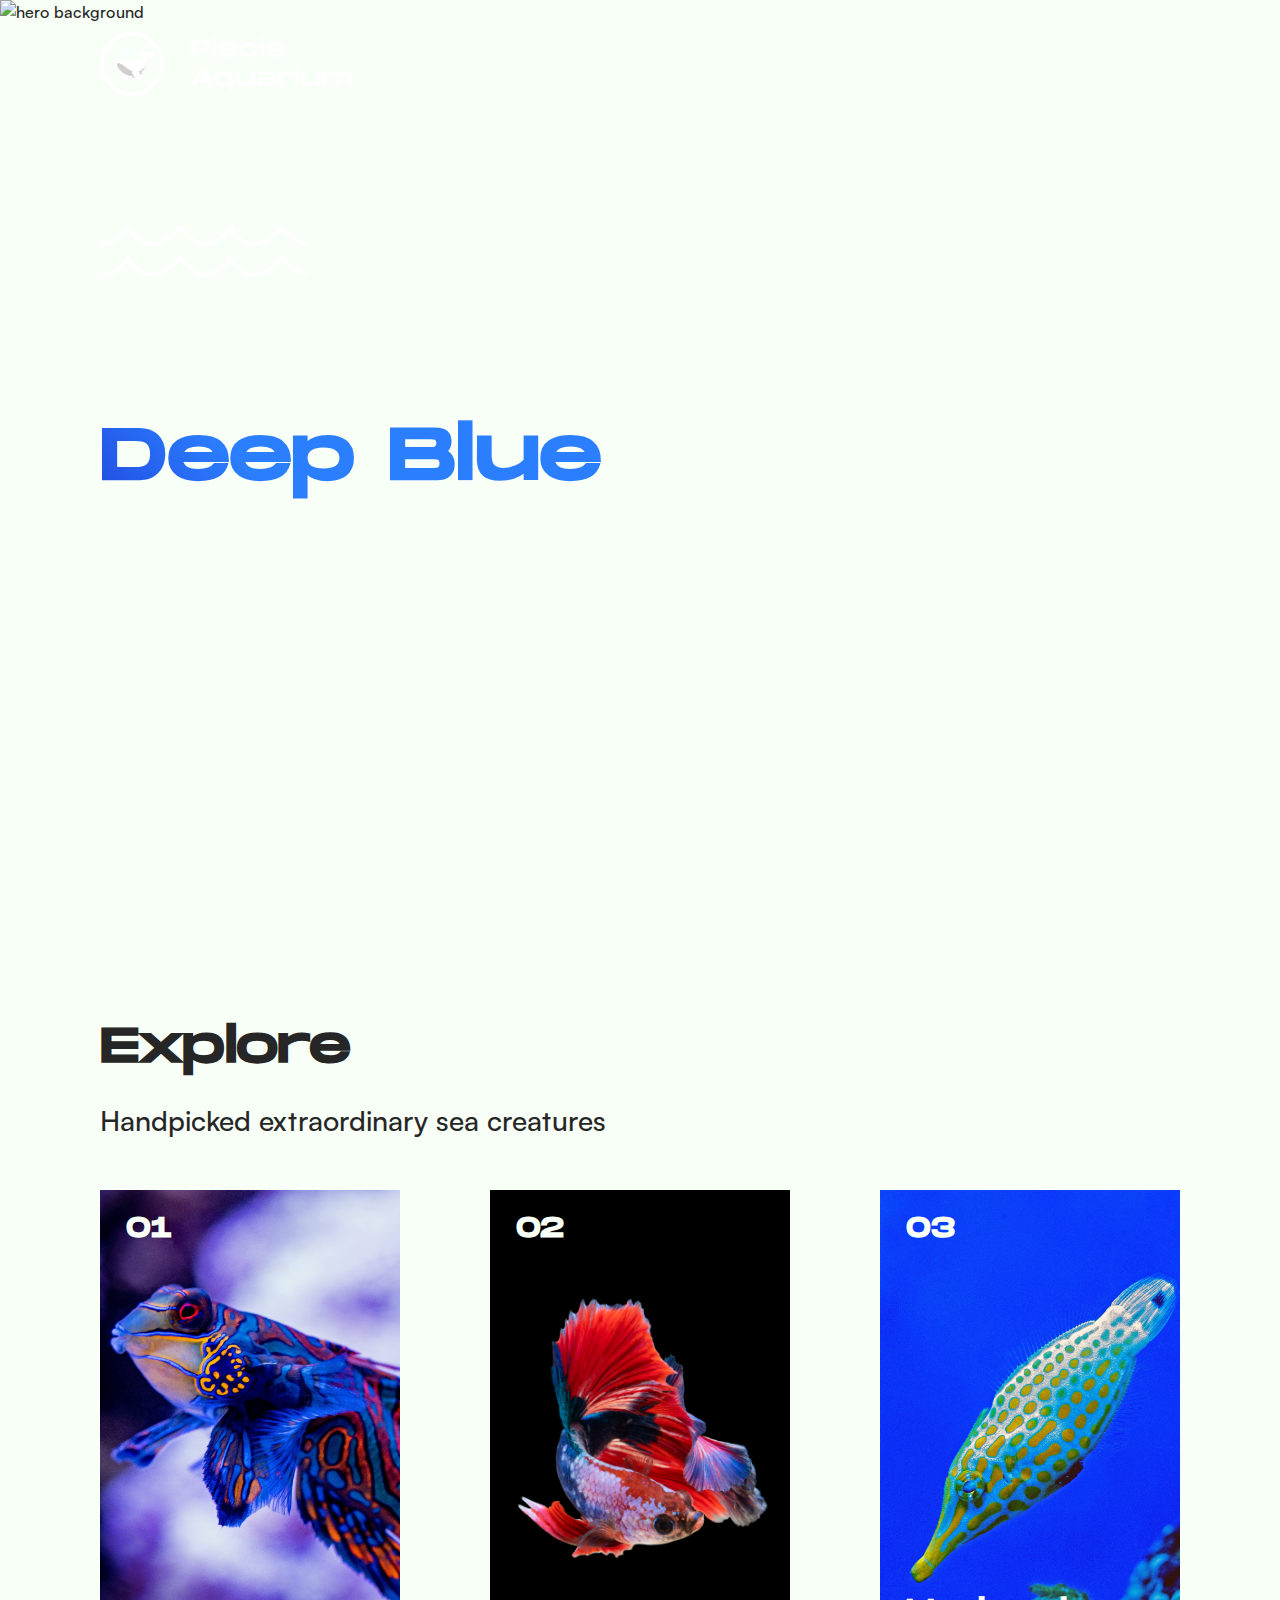
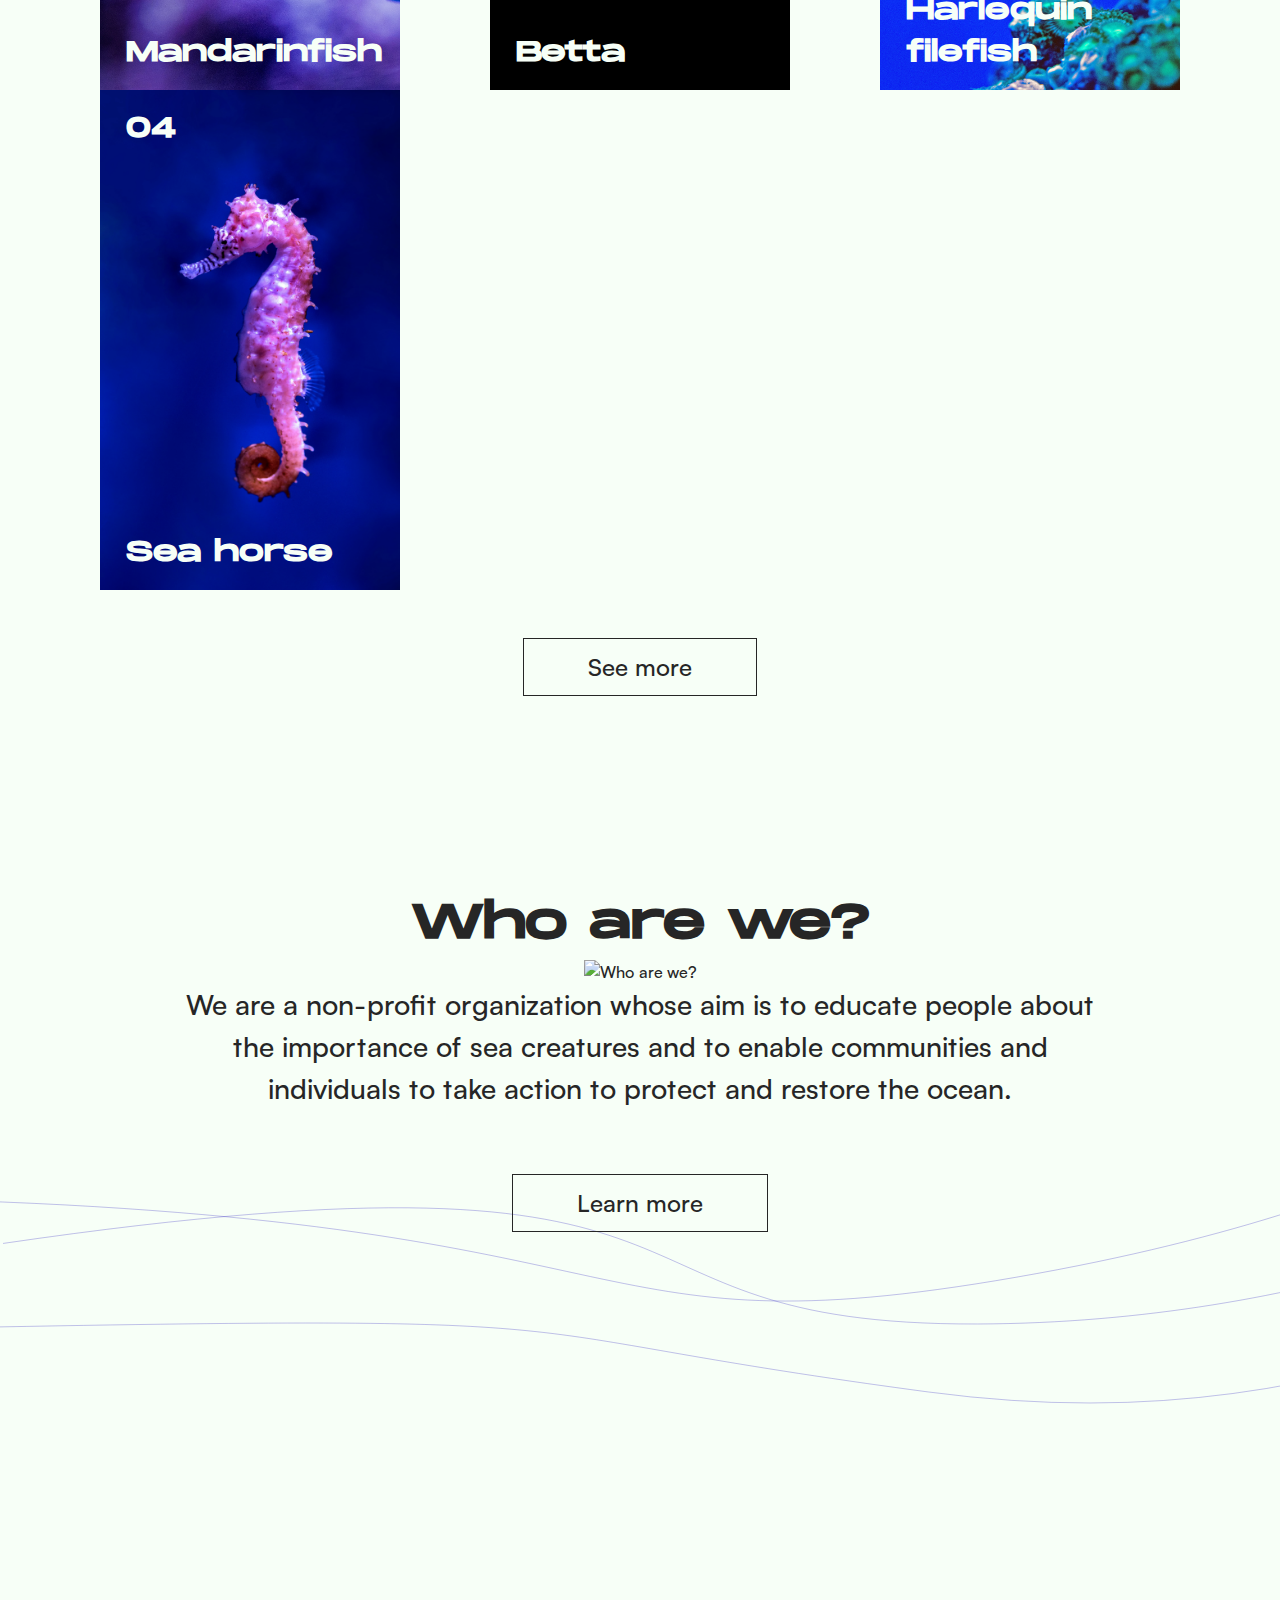
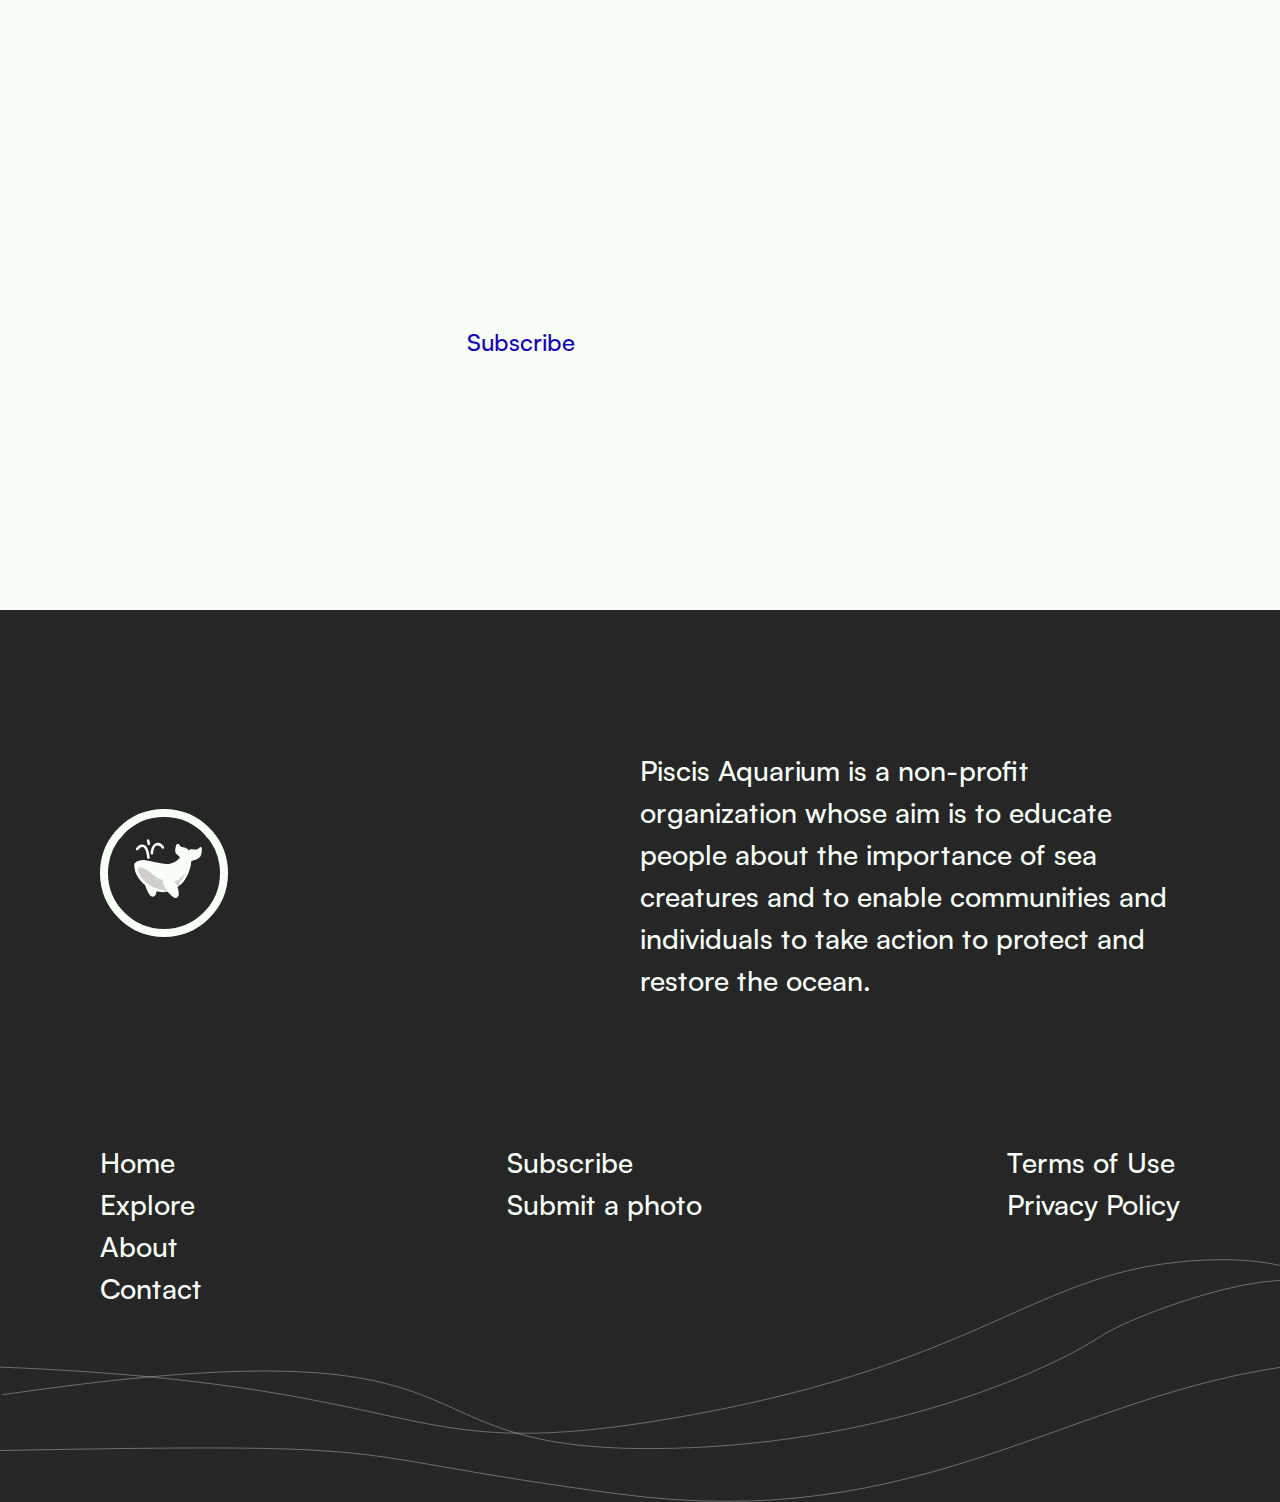
==== index.html @ ccf86ed1 "chore: initial commit 🚀" ====
<!DOCTYPE html>
<html lang="en">
  <head>
    <title>Piscis Aquarium</title>
    <meta charset="UTF-8" />
    <meta http-equiv="X-UA-Compatible" content="IE=edge" />
    <meta name="viewport" content="width=device-width, initial-scale=1.0" />
    <meta name="title" content="Piscis Aquarium" />
    <meta name="description" content="Discover the deep blue" />
    <!-- Meta Tags -->

    <!-- CSS Imports -->
    <link rel="stylesheet" href="./css/variables.css" />
    <link rel="stylesheet" href="./css/typography.css" />
    <link rel="stylesheet" href="./css/main.css" />
    <link rel="stylesheet" href="./css/components/button.css" />
    <link rel="stylesheet" href="./css/components/header.css" />
    <link rel="stylesheet" href="./css/components/footer.css" />
    <link rel="stylesheet" href="./css/home/index.css" />
    <!-- /CSS Imports -->
  </head>
  <body>
    <header>
      <nav class="container">
        <img
          class="nav-logo"
          src="./images/logo/64x64-text.svg"
          alt="Piscis Aquarium Logo"
        />
        <div class="nav-links">
          <a class="font-lead text-white" href="#">Explore</a>
          <a class="font-lead text-white" href="#">About</a>
          <a class="font-lead text-white" href="#">Contact</a>
        </div>
      </nav>
    </header>
    <main>
      <img
        src="./images/hero-background.png"
        alt="hero background"
        class="hero-background"
      />
      <section class="container hero">
        <img src="./images/waves.svg" alt="waves" class="hero-waves" />
        <h1 class="font-headline">
          <span class="text-white">Discover the</span><br />
          <span class="deep-blue">Deep Blue</span>
        </h1>
        <button class="btn btn-white-outline">Explore</button>
      </section>
      <section class="container explore">
        <h2 class="font-title">Explore</h2>
        <p class="font-lead">Handpicked extraordinary sea creatures</p>

        <section class="explore-highlights">
          <a class="explore-highlights-card" href="#">
            <img src="./images/fishies/mandarinfish.jpg" alt="" />
            <h2 class="index font-head">01</h2>
            <h2 class="name font-head">Mandarinfish</h2>
          </a>
          <a class="explore-highlights-card" href="#">
            <img src="./images/fishies/betta.jpg" alt="" />
            <h2 class="index font-head">02</h2>
            <h2 class="name font-head">Betta</h2>
          </a>
          <a class="explore-highlights-card" href="#">
            <img src="./images/fishies/harlequin-filefish.jpg" alt="" />
            <h2 class="index font-head">03</h2>
            <h2 class="name font-head">Harlequin filefish</h2>
          </a>
          <a class="explore-highlights-card" href="#">
            <img src="./images/fishies/sea-horse.jpg" alt="" />
            <h2 class="index font-head">04</h2>
            <h2 class="name font-head">Sea horse</h2>
          </a>
        </section>
        <section class="explore-see-more">
          <button class="btn">See more</button>
        </section>
      </section>
      <section class="container whoarewe">
        <h2 class="font-title">Who are we?</h2>
        <img src="./images/whoarewefish.png" alt="Who are we?" />
        <p class="font-lead">
          We are a non-profit organization whose aim is to educate people about
          the importance of sea creatures and to enable communities and
          individuals to take action to protect and restore the ocean.
        </p>

        <button class="btn">Learn more</button>
      </section>
      <img class="bg-stripe" src="./images/stripes.svg" alt="" />
      <div class="relative">
        <img
          class="mailinglist-background"
          src="./images/mailinglist-background.png"
          alt=""
        />
        <section class="container mailinglist">
          <div class="w-1/2">
            <h2 class="font-title text-white">Join the mailing list</h2>
            <p class="font-lead text-white">
              Subscribe to our newsletter to receive emails about events, news
              about sea creatures, ocean successes and issues, and opportunities
              to support us.
            </p>
            <div class="mailinglist-input">
              <input type="email" placeholder="Your Email Address" />
              <button class="btn btn-white">Subscribe</button>
            </div>
          </div>
        </section>
      </div>
    </main>
    <footer class="relative">
      <section class="footer-brand container">
        <div class="w-1/2">
          <img src="./images/logo/128x128.svg" alt="Piscis Aquarium Logo" />
        </div>
        <div class="w-1/2">
          <p class="font-lead text-white">
            Piscis Aquarium is a non-profit organization whose aim is to educate
            people about the importance of sea creatures and to enable
            communities and individuals to take action to protect and restore
            the ocean.
          </p>
        </div>
      </section>
      <section class="footer-links container">
        <div>
          <a class="font-lead text-white" href=".">Home</a>
          <a class="font-lead text-white" href="#">Explore</a>
          <a class="font-lead text-white" href="#">About</a>
          <a class="font-lead text-white" href="#">Contact</a>
        </div>
        <div>
          <a class="font-lead text-white" href="#">Subscribe</a>
          <a class="font-lead text-white" href="#">Submit a photo</a>
        </div>
        <div>
          <a class="font-lead text-white" href="#">Terms of Use</a>
          <a class="font-lead text-white" href="#">Privacy Policy</a>
        </div>
      </section>
      <img class="stripes" src="./images/stripes-footer.svg" />
    </footer>
  </body>
</html>
---- css/variables.css ----
:root {
  --color-primary: #1504b9;
  --color-dark: #262626;
  --color-white: #F7FFF7;
  --color-secondary: #D0CFCE;

  --typography-headline-font: "MonumentExtended";
  --typography-headline-size: 4.5rem;

  --typography-title-font: "MonumentExtended";
  --typography-title-size: 3rem;

  --typography-head-font: "MonumentExtended";
  --typography-head-size: 1.75rem;

  --typography-lead-font: "Satoshi";
  --typography-lead-size: 1.75rem;

  --typography-button-text: "Satoshi";
  --typography-button-size: 1.5rem;

  --transition-expo-in-out: cubic-bezier(0.19, 1, 0.22, 1);
}
---- css/typography.css ----
@font-face {
  font-family: "Satoshi";
  src: url("../fonts/Satoshi-Medium.woff2") format("woff2"),
    url("../fonts/Satoshi-Medium.woff") format("woff"),
    url("../fonts/Satoshi-Medium.ttf") format("truetype");
  font-weight: 500;
  font-display: swap;
  font-style: normal;
}

@font-face {
  font-family: "MonumentExtended";
  src: url("../fonts/MonumentExtended-Regular.otf") format("opentype");
}

.font-headline {
  font-family: var(--typography-headline-font);
  font-size: var(--typography-headline-size);
}

.font-title {
  font-family: var(--typography-title-font);
  font-size: var(--typography-title-size);
}

.font-head {
  font-family: var(--typography-head-font);
  font-size: var(--typography-head-size);
}

.font-lead {
  font-family: var(--typography-lead-font);
  font-size: var(--typography-lead-size);
}

.font-button {
  font-family: var(--typography-button-font);
  font-size: var(--typography-button-size);
}

.text-primary {
  color: var(--color-primary);
}

.text-dark {
  color: var(--color-dark);
}

.text-white {
  color: var(--color-white);
}
---- css/main.css ----
* {
  margin: 0;
  padding: 0;
  box-sizing: border-box;

  /* border: 1px solid lime; */
}

html {
  -webkit-text-size-adjust: 100%;
  scroll-behavior: smooth;
}

body {
  margin: 0;
  padding: 0;
  overflow-x: hidden;
  min-height: 100vh;
  font-family: var(--typography-lead-font);
  color: var(--color-dark);
  background-color: var(--color-white);
  line-height: 1.5;
  text-align: left;
}

a {
  color: inherit;
  text-decoration: none;
}

button {
  border: 0;
  background: none;
  cursor: pointer;
}

.select-none {
  user-drag: none;
  -webkit-user-drag: none;
  user-select: none;
  -moz-user-select: none;
  -webkit-user-select: none;
  -ms-user-select: none;
}

.container {
  box-sizing: border-box;
  width: 100%;
  margin: 0 auto;
}

@media screen and (min-width: 320px) {
  .container {
    max-width: 320px;
  }
}

@media screen and (min-width: 768px) {
  .container {
    max-width: 768px;
  }
}

@media screen and (min-width: 1024px) {
  .container {
    max-width: 1024px;
  }
}

@media screen and (min-width: 1280px) {
  .container {
    max-width: 1280px;
  }
}

@media screen and (min-width: 1440px) {
  .container {
    max-width: 1440px;
  }
}

@media screen and (min-width: 1920px) {
  .container {
    max-width: 1600px;
  }
}

.w-1\/2 {
  width: 50%;
}

.relative {
  position: relative;
}
---- css/components/button.css ----
.btn {
  padding: 0.75rem 4rem;
  font-family: var(--typography-button-font);
  font-size: var(--typography-button-size);
  color: var(--color-black);
  border-width: 1px;
  border-style: solid;
  border-color: var(--color-black);
  transition: background-color 0.25s ease-out;
}

.btn:hover {
  background-color: var(--color-primary);
  color: var(--color-white);
  border-color: var(--color-primary);
}

.btn-white {
  background-color: var(--color-white);
  border-color: var(--color-white);
  color: var(--color-primary);
}

.btn-white:hover {
  border-color: var(--color-white);
  background-color: var(--color-secondary);
  color: var(--color-primary);
}

.btn-white-outline {
  border-color: var(--color-white);
  color: var(--color-white);
}

.btn-white-outline:hover {
  border-color: var(--color-white);
  background-color: var(--color-white);
  color: var(--color-primary);
}
---- css/components/header.css ----
header {
  position: relative;
  min-width: 100%;
}

nav {
  display: flex;
  justify-content: space-between;
  align-items: center;
  padding: 0 100px;
}

nav .nav-logo {
  padding: 2rem 0;
}

nav .nav-links {
  display: flex;
  justify-content: space-between;
  align-items: center;
}

nav .nav-links > * + * {
  margin-left: 5rem;
}
---- css/components/footer.css ----
footer {
  background-color: var(--color-dark);
  z-index: 1;
}

.footer-brand {
  display: flex;
  justify-content: space-between;
  align-items: center;
  padding: 140px 100px;
}

.footer-links {
  display: flex;
  justify-content: space-between;
  align-items: flex-start;
  padding-left: 100px;
  padding-right: 100px;
  padding-bottom: 12rem;
}

.footer-links > div {
  display: flex;
  flex-direction: column;
}

.footer-links > div > a:hover {
  text-decoration: underline;
}

footer .stripes {
  width: 100vw;
  max-width: 100%;
  max-height: 100%;
  height: auto;
  position: absolute;
  bottom: 0;
  left: 0;
  z-index: -1;
}
---- css/home/index.css ----
.hero {
  margin-top: 6rem;
  margin-bottom: 16rem;
  position: relative;
  padding: 0 100px;
}

@media screen and (min-width: 1920px) {
  .hero {
    margin-top: 10rem;
  }
}

.hero-background {
  width: 100vw;
  max-width: 100%;
  max-height: 100%;
  height: auto;
  position: absolute;
  top: 0;
  left: 0;
  z-index: -1;
}

.hero-waves {
  margin-bottom: 30px;
}

.hero h1 {
  line-height: 6rem;
  z-index: 1;
}

.hero h1 > .deep-blue {
  background: linear-gradient(47.19deg, #1504b9 -43.66%, #2b7fff 30.85%);
  -webkit-background-clip: text;
  -webkit-text-fill-color: transparent;
  background-clip: text;
  text-fill-color: transparent;
}

.hero > button {
  margin-top: 4rem;
}

.explore {
  display: flex;
  flex-direction: column;
  margin-top: 24rem;
  margin-bottom: 12rem;
  padding: 0 100px;
}

@media screen and (min-width: 1920px) {
  .explore {
    margin-top: 36rem;
  }
}

.explore h2 {
  margin-bottom: 1rem;
}

.explore .explore-highlights {
  margin-top: 3rem;
  display: flex;
  flex-wrap: wrap;
  justify-content: space-between;
  align-items: center;
}

.explore-highlights-card {
  overflow: hidden;
  position: relative;
  min-width: 300px;
  max-width: 300px;
  min-height: 500px;
  padding: 18px 26px;
  color: var(--color-white);
  display: flex;
  flex-direction: column;
}

@media screen and (min-width: 1920px) {
  .explore-highlights-card {
    min-width: 340px;
    max-width: 340px;
  }
}

.explore-highlights-card .name {
  /* Place name into the bottom of the card */
  position: absolute;
  bottom: 0;
  left: 0;
  right: 0;
  padding: 0px 26px;
}

.explore-highlights-card > img {
  position: absolute;
  top: 0;
  left: 0;
  max-width: 300px;
  min-height: 500px;
  object-fit: cover;
  z-index: -1;
  transition: transform 0.5s var(--transition-expo-in-out);
}

@media screen and (min-width: 1920px) {
  .explore-highlights-card > img {
    min-width: 340px;
    max-width: 340px;
  }
}

.explore-highlights-card:hover > img {
  transform: scale(1.1);
}

.explore-see-more {
  margin-top: 3rem;
  align-self: center;
}

.whoarewe {
  position: relative;
  display: flex;
  justify-content: center;
  align-items: center;
  flex-direction: column;
  text-align: center;
  padding: 0 100px;
  z-index: 2;
}

.whoarewe img {
  max-width: 720px;
}

.whoarewe p {
  max-width: 920px;
}

.whoarewe button {
  margin-top: 4rem;
  max-width: 920px;
}

.bg-stripe {
  position: relative;
  overflow: hidden;
  z-index: 1;
  margin-top: -12rem;
}

.mailinglist {
  position: relative;
  padding: 140px 100px;
  /* background: url("../../images/mailinglist-background.png") no-repeat center
    bottom;
  background-size: cover; */
}

.mailinglist-background {
  width: 100vw;
  max-width: 100%;
  max-height: 100%;
  height: auto;
  position: absolute;
  top: 0;
  left: 0;
  z-index: -1;
}

.mailinglist h2 {
  margin-bottom: 1rem;
}

.mailinglist p {
  margin-bottom: 2rem;
}

.mailinglist-input {
  display: flex;
  margin-bottom: 6rem;
}

.mailinglist-input input[type="email"] {
  width: 100%;
  max-width: 100%;
  padding: 0.75rem 2rem;
  border-width: 1px;
  border-style: solid;
  background: none;
  border-color: var(--color-white);
  color: var(--color-white);
  font-family: var(--typography-lead-font);
  font-size: var(--typography-lead-size);
}

.mailinglist-input input[type="email"]::placeholder {
  color: var(--color-white);
  opacity: 0.5;
}

.mailinglist-input input[type="email"]:focus {
  outline: none;
}
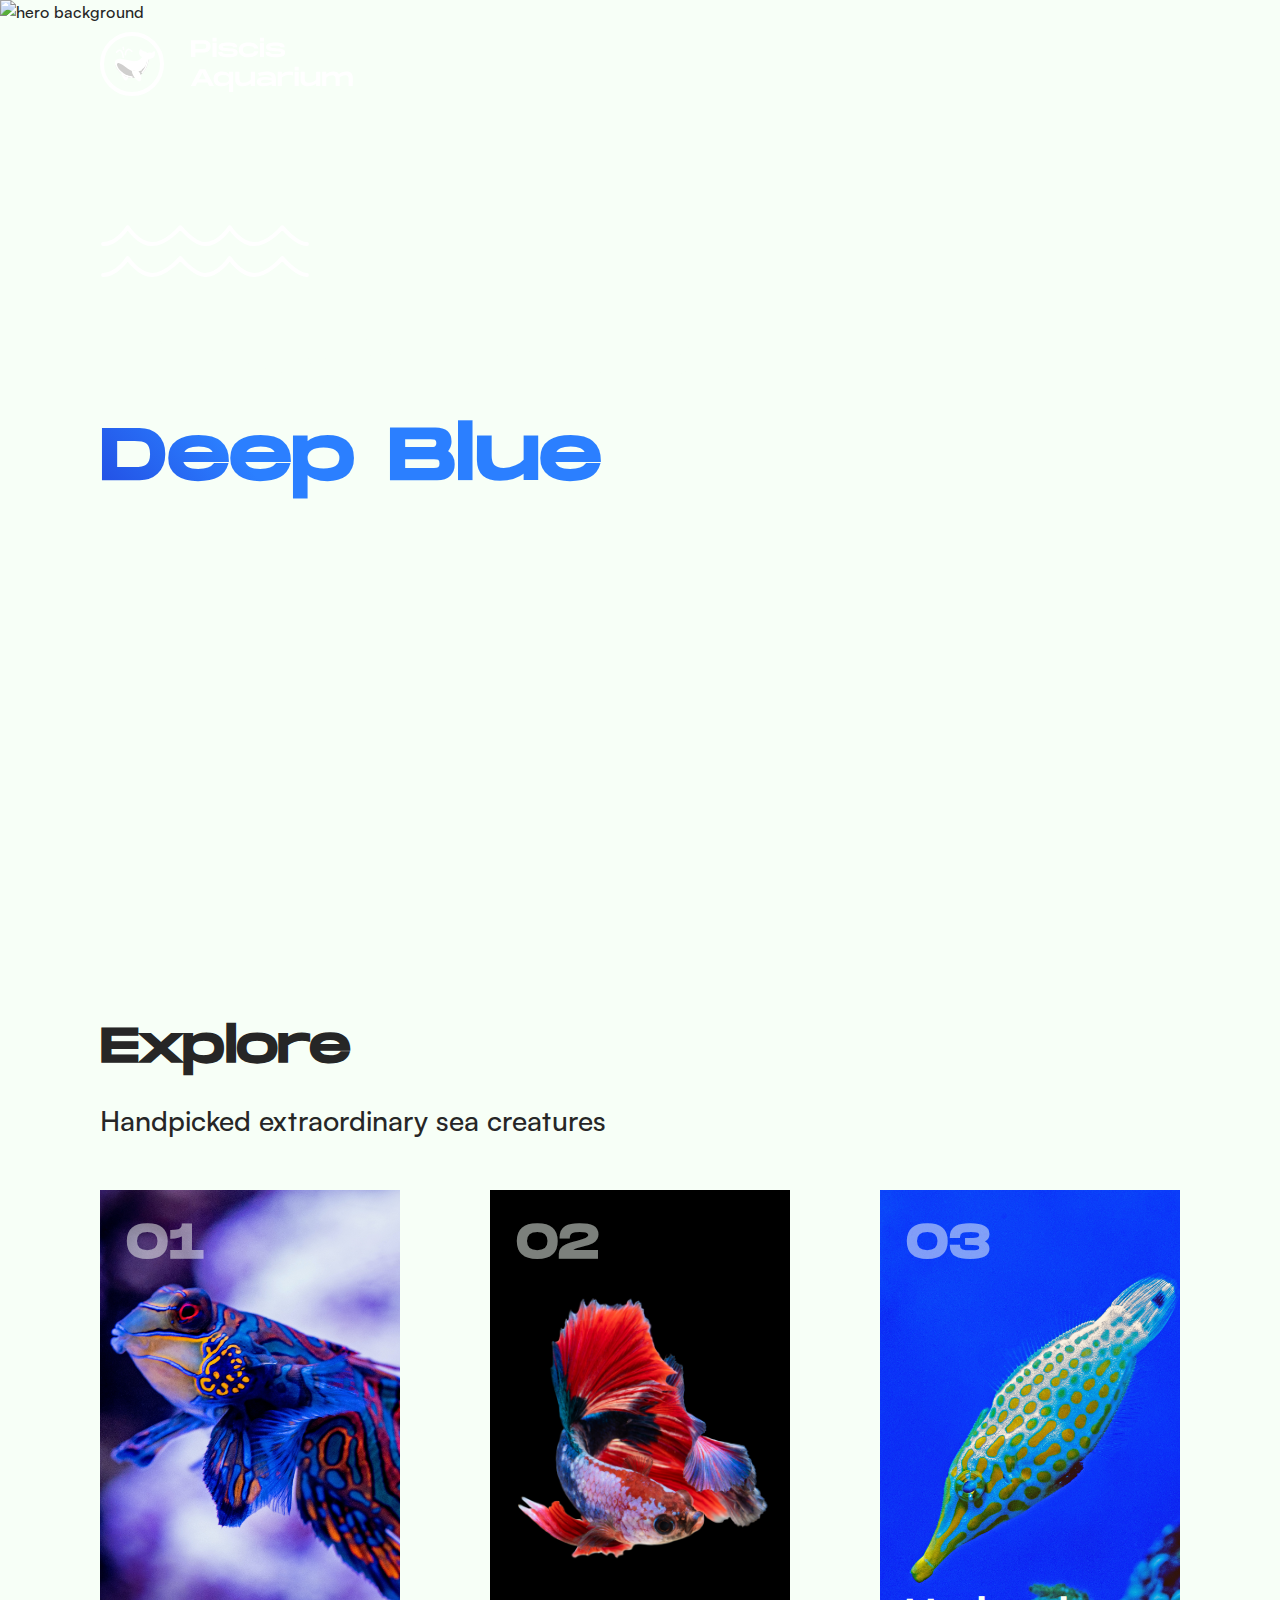
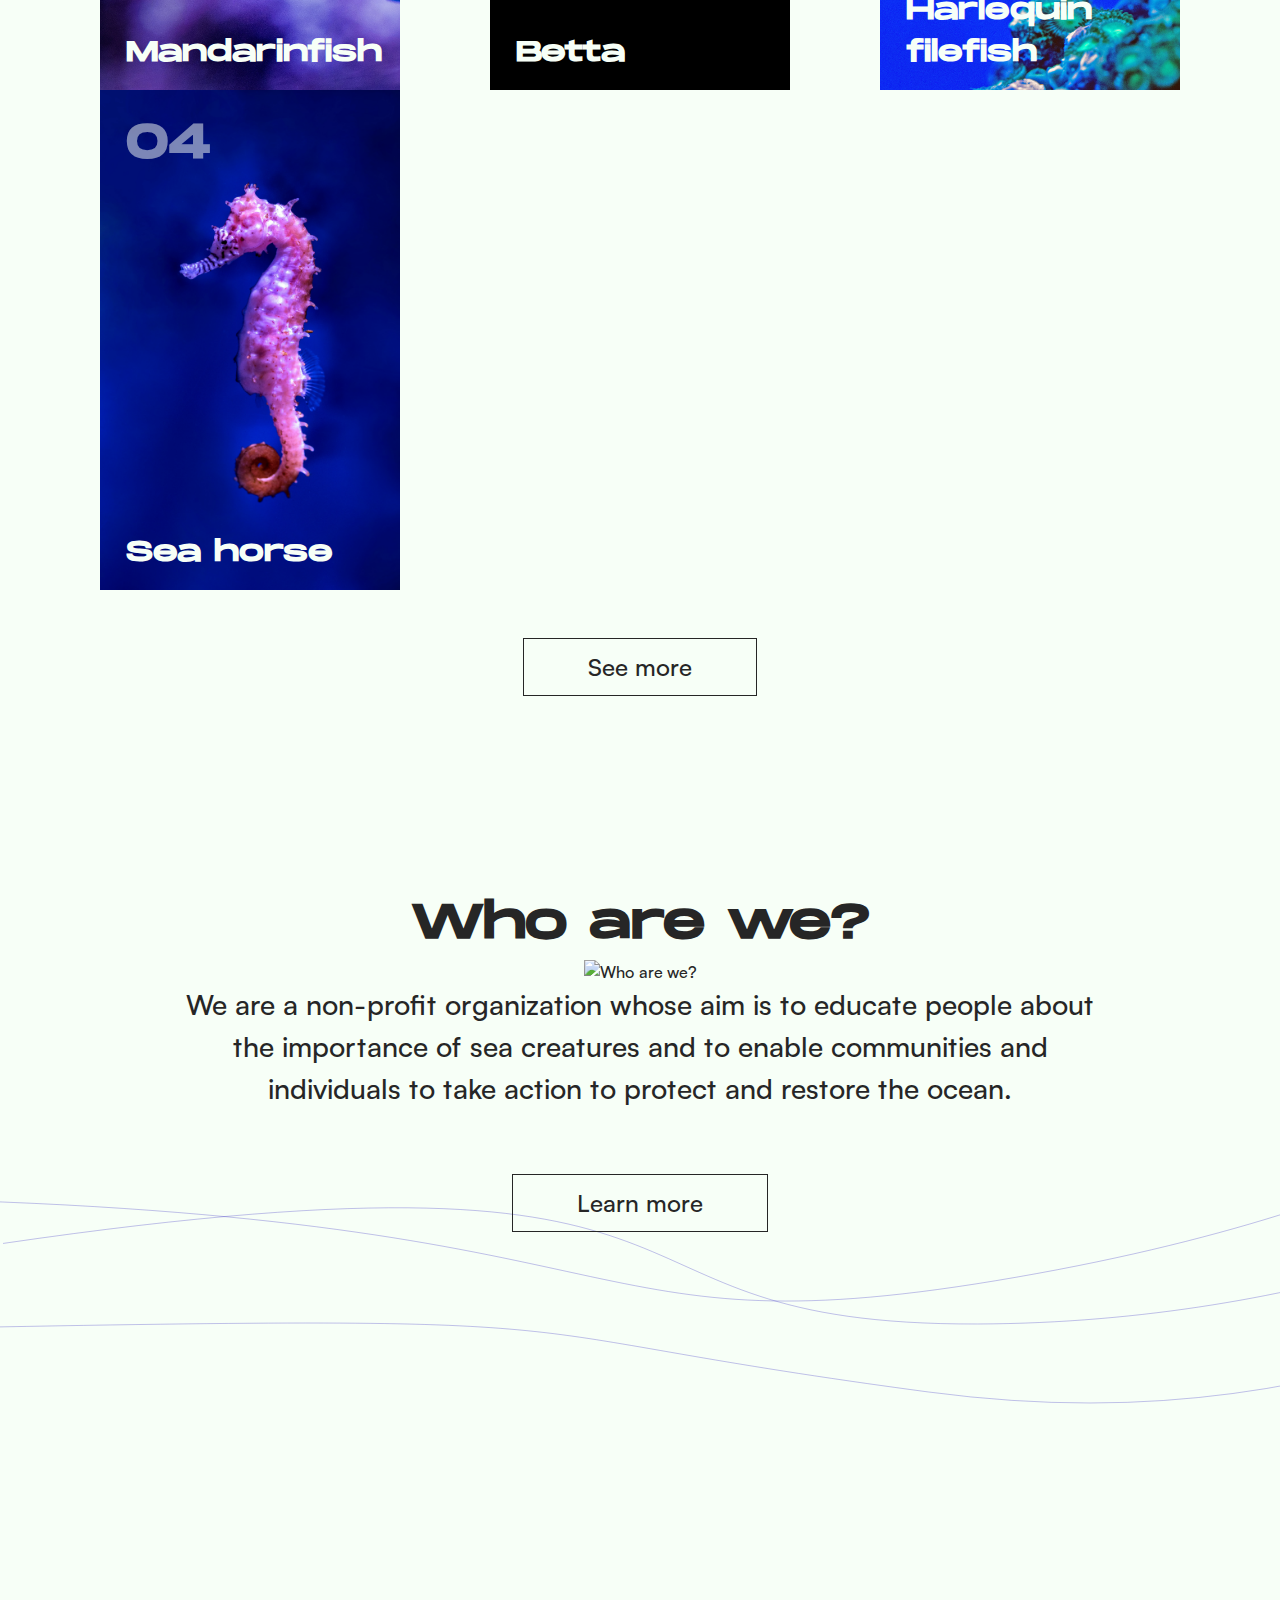
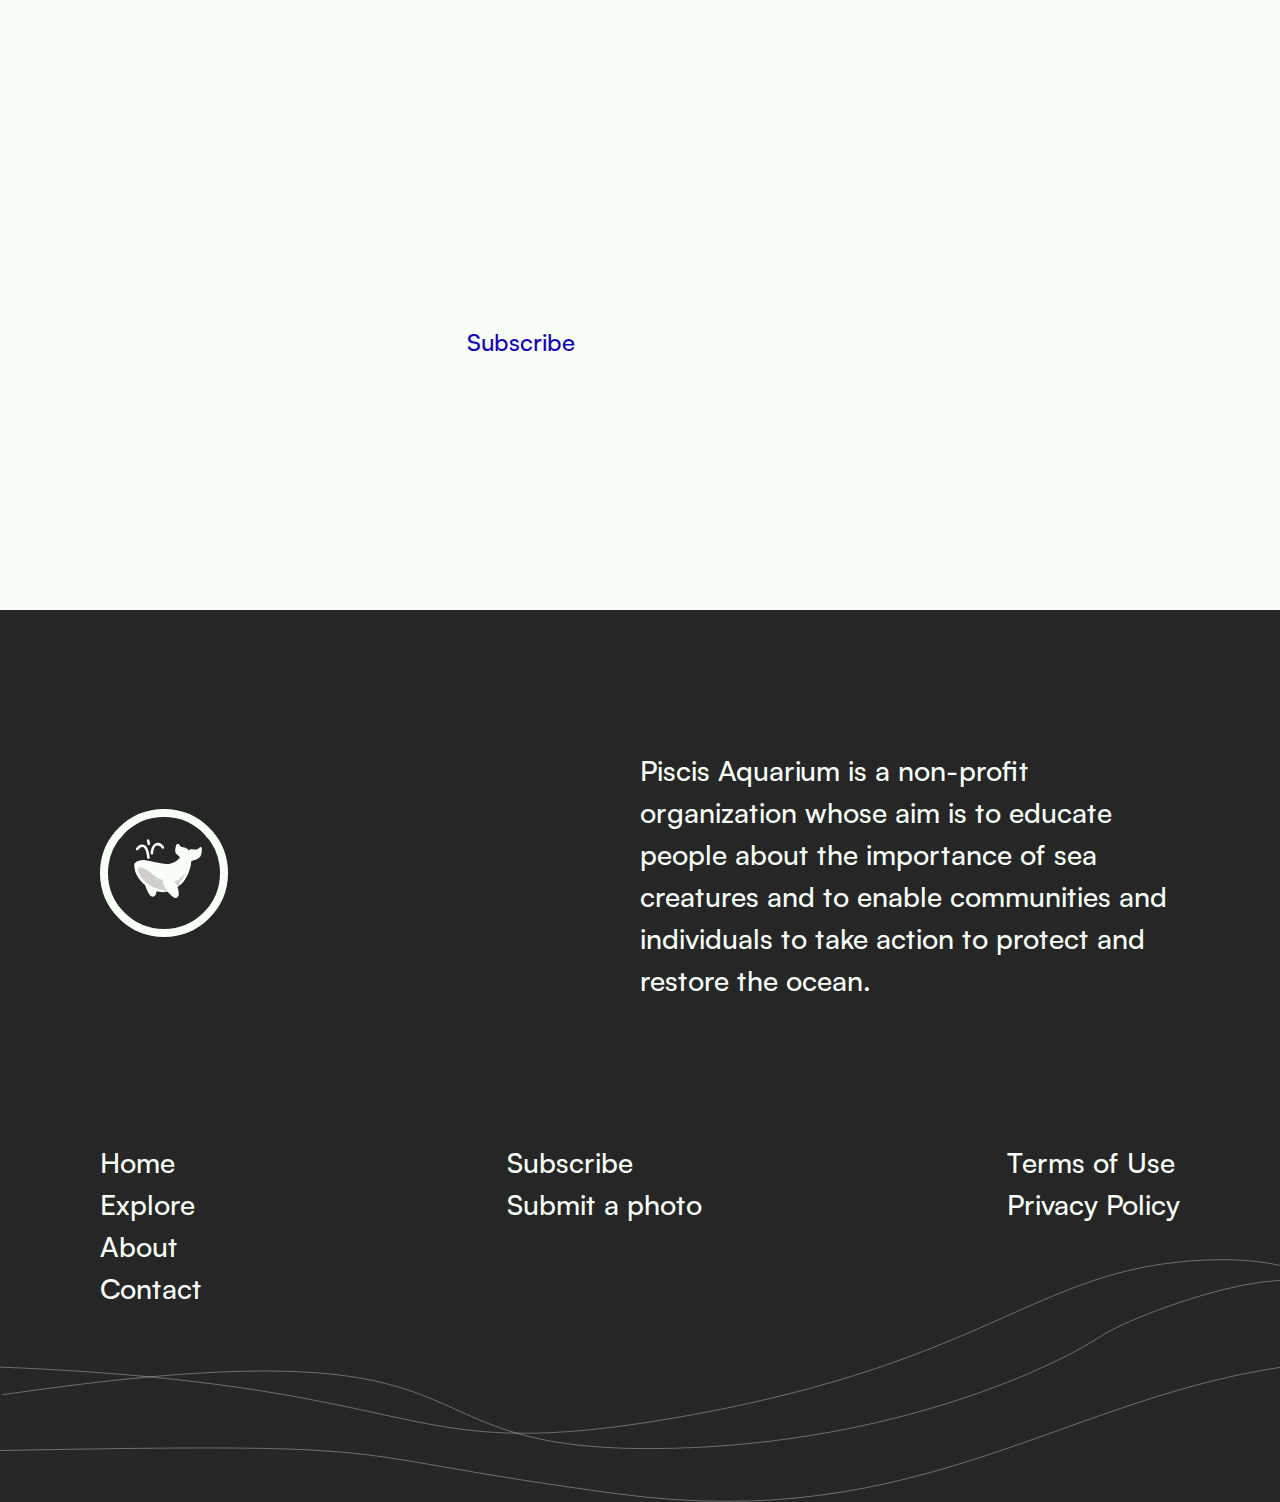
==== commit 40ade6e9: "feat: added transparency and increased font size for explore card indexes" ====
--- a/index.html
+++ b/index.html
@@ -55,22 +55,22 @@
         <section class="explore-highlights">
           <a class="explore-highlights-card" href="#">
             <img src="./images/fishies/mandarinfish.jpg" alt="" />
-            <h2 class="index font-head">01</h2>
+            <h2 class="index font-title">01</h2>
             <h2 class="name font-head">Mandarinfish</h2>
           </a>
           <a class="explore-highlights-card" href="#">
             <img src="./images/fishies/betta.jpg" alt="" />
-            <h2 class="index font-head">02</h2>
+            <h2 class="index font-title">02</h2>
             <h2 class="name font-head">Betta</h2>
           </a>
           <a class="explore-highlights-card" href="#">
             <img src="./images/fishies/harlequin-filefish.jpg" alt="" />
-            <h2 class="index font-head">03</h2>
+            <h2 class="index font-title">03</h2>
             <h2 class="name font-head">Harlequin filefish</h2>
           </a>
           <a class="explore-highlights-card" href="#">
             <img src="./images/fishies/sea-horse.jpg" alt="" />
-            <h2 class="index font-head">04</h2>
+            <h2 class="index font-title">04</h2>
             <h2 class="name font-head">Sea horse</h2>
           </a>
         </section>
--- a/css/home/index.css
+++ b/css/home/index.css
@@ -86,6 +86,10 @@
     min-width: 340px;
     max-width: 340px;
   }
+}
+
+.explore-highlights-card .index {
+  opacity: 0.5;
 }
 
 .explore-highlights-card .name {
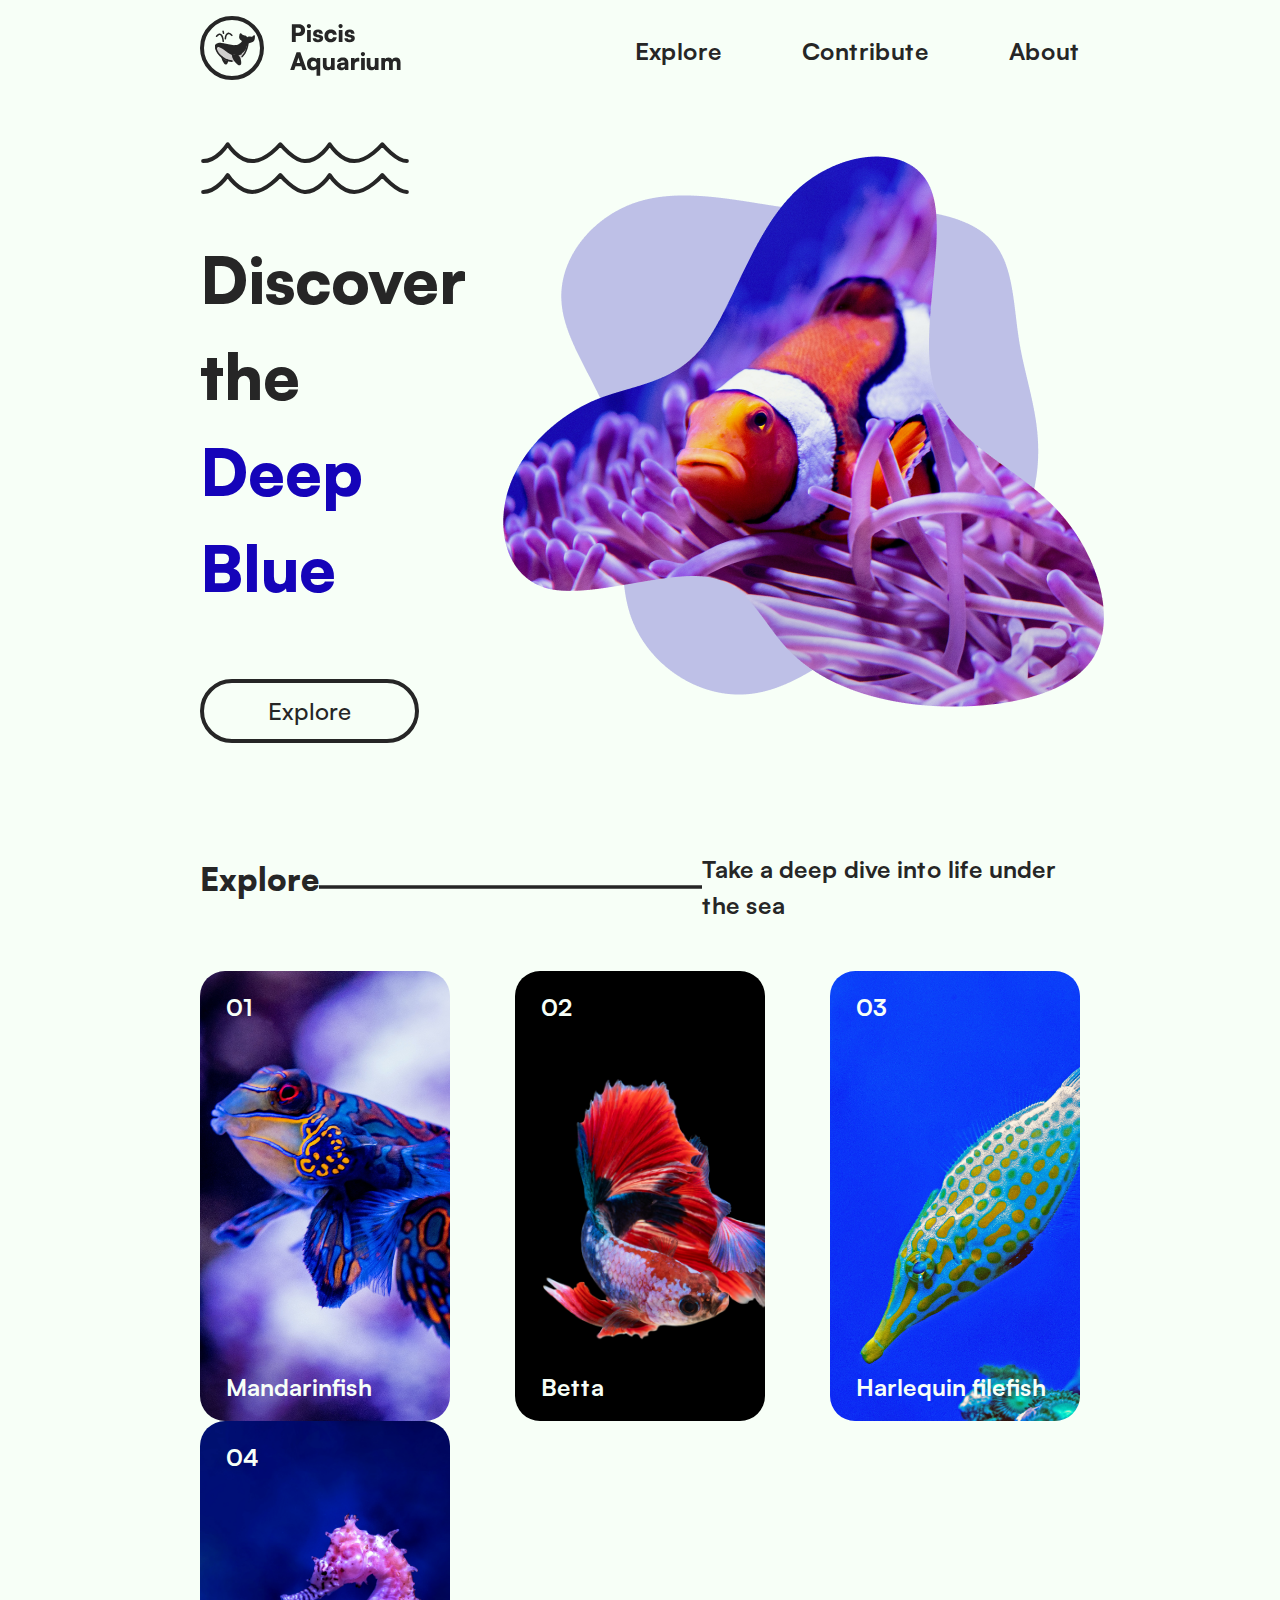
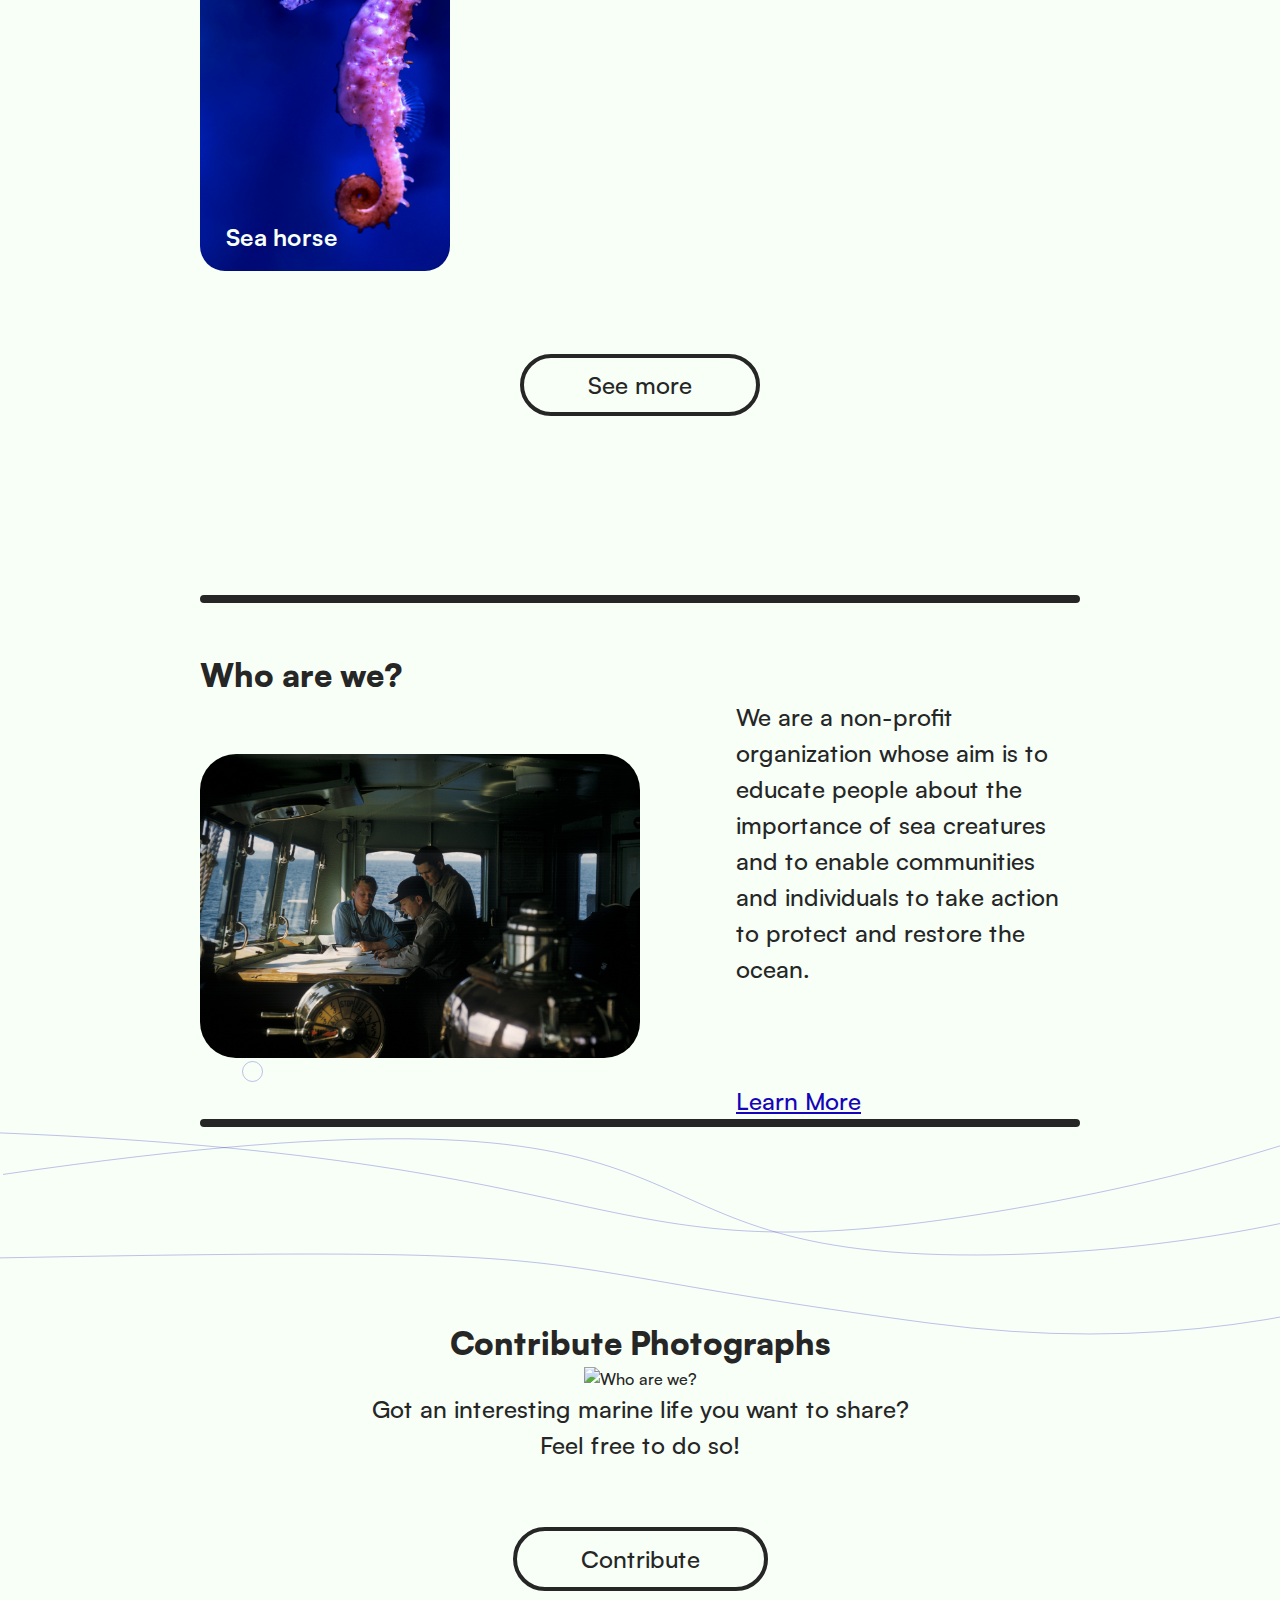
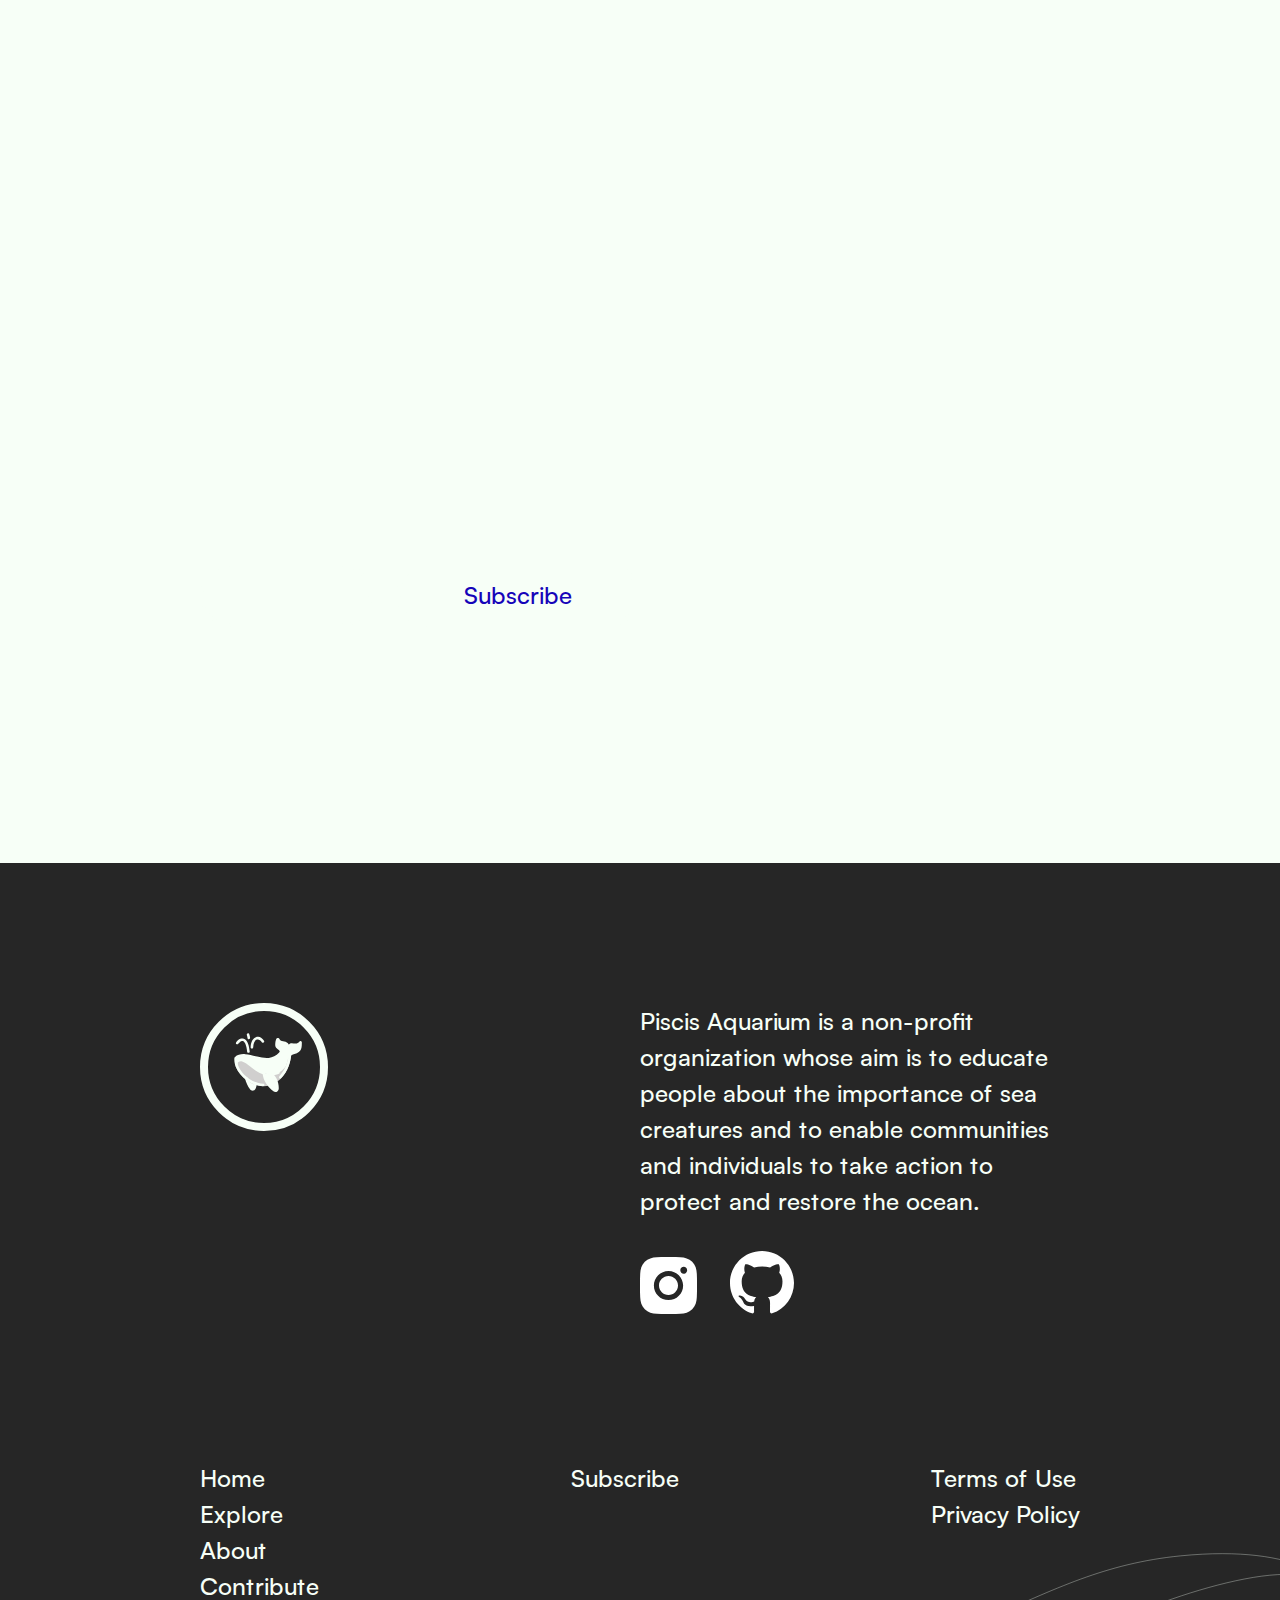
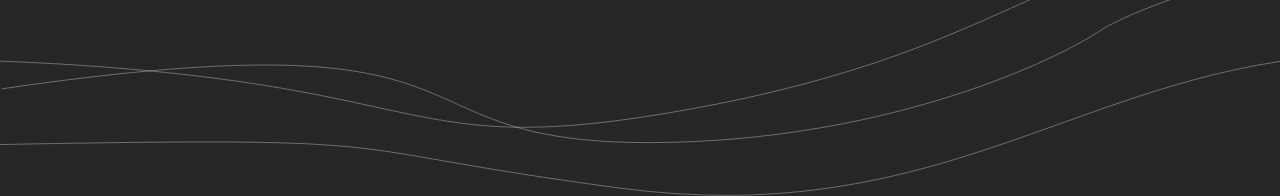
==== commit 28cb9fe3: "some update" ====
--- a/index.html
+++ b/index.html
@@ -10,93 +10,138 @@
     <!-- Meta Tags -->
 
     <!-- CSS Imports -->
-    <link rel="stylesheet" href="./css/variables.css" />
-    <link rel="stylesheet" href="./css/typography.css" />
-    <link rel="stylesheet" href="./css/main.css" />
-    <link rel="stylesheet" href="./css/components/button.css" />
-    <link rel="stylesheet" href="./css/components/header.css" />
-    <link rel="stylesheet" href="./css/components/footer.css" />
-    <link rel="stylesheet" href="./css/home/index.css" />
+    <link rel="stylesheet" href="./assets/css/variables.css" />
+    <link rel="stylesheet" href="./assets/css/typography.css" />
+    <link rel="stylesheet" href="./assets/css/main.css" />
+    <link rel="stylesheet" href="./assets/css/components/button.css" />
+    <link rel="stylesheet" href="./assets/css/components/divider.css" />
+    <link rel="stylesheet" href="./assets/css/components/header.css" />
+    <link rel="stylesheet" href="./assets/css/components/footer.css" />
+    <link rel="stylesheet" href="./assets/css/home/index.css" />
     <!-- /CSS Imports -->
   </head>
   <body>
     <header>
-      <nav class="container">
-        <img
-          class="nav-logo"
-          src="./images/logo/64x64-text.svg"
-          alt="Piscis Aquarium Logo"
-        />
+      <nav class="container layout-section">
+        <a href="./index.html">
+          <img
+            class="nav-logo"
+            src="./assets/images/logo/64x64-text.svg"
+            alt="Piscis Aquarium Logo"
+          />
+        </a>
         <div class="nav-links">
-          <a class="font-lead text-white" href="#">Explore</a>
-          <a class="font-lead text-white" href="#">About</a>
-          <a class="font-lead text-white" href="#">Contact</a>
+          <a class="font-head" href="explore.html">Explore</a>
+          <a class="font-head" href="contribute.html">Contribute</a>
+          <a class="font-head" href="about.html">About</a>
         </div>
       </nav>
     </header>
     <main>
-      <img
-        src="./images/hero-background.png"
-        alt="hero background"
-        class="hero-background"
-      />
-      <section class="container hero">
-        <img src="./images/waves.svg" alt="waves" class="hero-waves" />
-        <h1 class="font-headline">
-          <span class="text-white">Discover the</span><br />
-          <span class="deep-blue">Deep Blue</span>
-        </h1>
-        <button class="btn btn-white-outline">Explore</button>
-      </section>
-      <section class="container explore">
-        <h2 class="font-title">Explore</h2>
-        <p class="font-lead">Handpicked extraordinary sea creatures</p>
+      <section class="container layout-section hero">
+        <div>
+          <img src="./assets/images/waves.svg" alt="waves" class="hero-waves" />
+          <h1 class="font-headline">
+            <span>Discover the</span><br />
+            <span class="text-primary">Deep Blue</span>
+          </h1>
+          <a href="explore.html">
+            <button class="btn">Explore</button>
+          </a>
+        </div>
+        <img src="./assets/images/hero-background.png" alt="" />
+      </section>
+      <section class="container layout-section explore">
+        <div class="space-between-center">
+          <h2 class="font-title">Explore</h2>
+          <svg
+            width="450"
+            height="4"
+            viewBox="0 0 450 4"
+            fill="none"
+            xmlns="http://www.w3.org/2000/svg"
+          >
+            <line
+              x1="-1.74846e-07"
+              y1="2"
+              x2="450"
+              y2="1.99995"
+              stroke="#262626"
+              stroke-width="4"
+            />
+          </svg>
+          <p class="font-head">Take a deep dive into life under the sea</p>
+        </div>
 
         <section class="explore-highlights">
           <a class="explore-highlights-card" href="#">
-            <img src="./images/fishies/mandarinfish.jpg" alt="" />
-            <h2 class="index font-title">01</h2>
+            <img src="./assets/images/fishies/mandarinfish.jpg" alt="" />
+            <h2 class="index font-head">01</h2>
             <h2 class="name font-head">Mandarinfish</h2>
           </a>
           <a class="explore-highlights-card" href="#">
-            <img src="./images/fishies/betta.jpg" alt="" />
-            <h2 class="index font-title">02</h2>
+            <img src="./assets/images/fishies/betta.jpg" alt="" />
+            <h2 class="index font-head">02</h2>
             <h2 class="name font-head">Betta</h2>
           </a>
           <a class="explore-highlights-card" href="#">
-            <img src="./images/fishies/harlequin-filefish.jpg" alt="" />
-            <h2 class="index font-title">03</h2>
+            <img src="./assets/images/fishies/harlequin-filefish.jpg" alt="" />
+            <h2 class="index font-head">03</h2>
             <h2 class="name font-head">Harlequin filefish</h2>
           </a>
           <a class="explore-highlights-card" href="#">
-            <img src="./images/fishies/sea-horse.jpg" alt="" />
-            <h2 class="index font-title">04</h2>
+            <img src="./assets/images/fishies/sea-horse.jpg" alt="" />
+            <h2 class="index font-head">04</h2>
             <h2 class="name font-head">Sea horse</h2>
           </a>
         </section>
         <section class="explore-see-more">
-          <button class="btn">See more</button>
-        </section>
-      </section>
-      <section class="container whoarewe">
+          <a class="btn" href="explore.html">See more</a>
+        </section>
+      </section>
+      <section class="container layout-section about">
+        <div class="divider"></div>
         <h2 class="font-title">Who are we?</h2>
-        <img src="./images/whoarewefish.png" alt="Who are we?" />
-        <p class="font-lead">
-          We are a non-profit organization whose aim is to educate people about
-          the importance of sea creatures and to enable communities and
-          individuals to take action to protect and restore the ocean.
-        </p>
-
-        <button class="btn">Learn more</button>
-      </section>
-      <img class="bg-stripe" src="./images/stripes.svg" alt="" />
+        <div class="space-between-center">
+          <div class="w-1/2">
+            <img src="./assets/images/about-background.jpg" alt="" />
+          </div>
+          <div class="w-1/2 about-content">
+            <p class="font-lead">
+              We are a non-profit organization whose aim is to educate people
+              about the importance of sea creatures and to enable communities
+              and individuals to take action to protect and restore the ocean.
+            </p>
+            <a class="font-lead text-primary underline" href="about.html"
+              >Learn More</a
+            >
+          </div>
+        </div>
+        <div class="divider"></div>
+      </section>
+      <div class="relative">
+        <section class="container layout-section contribute">
+          <h2 class="font-title">Contribute Photographs</h2>
+          <img src="./assets/images/contribute-fishes.png" alt="Who are we?" />
+          <p class="font-lead">
+            Got an interesting marine life you want to share?
+          </p>
+          <p class="font-lead">Feel free to do so!</p>
+          <button class="btn">Contribute</button>
+        </section>
+        <img
+          class="contribute-background"
+          src="./assets/images/contribute-background.svg"
+          alt="Who are we?"
+        />
+      </div>
       <div class="relative">
         <img
           class="mailinglist-background"
-          src="./images/mailinglist-background.png"
+          src="./assets/images/mailinglist-background.png"
           alt=""
         />
-        <section class="container mailinglist">
+        <section class="container layout-section mailinglist">
           <div class="w-1/2">
             <h2 class="font-title text-white">Join the mailing list</h2>
             <p class="font-lead text-white">
@@ -113,9 +158,12 @@
       </div>
     </main>
     <footer class="relative">
-      <section class="footer-brand container">
+      <section class="footer-brand container layout-section">
         <div class="w-1/2">
-          <img src="./images/logo/128x128.svg" alt="Piscis Aquarium Logo" />
+          <img
+            src="./assets/images/logo/128x128.svg"
+            alt="Piscis Aquarium Logo"
+          />
         </div>
         <div class="w-1/2">
           <p class="font-lead text-white">
@@ -124,25 +172,40 @@
             communities and individuals to take action to protect and restore
             the ocean.
           </p>
-        </div>
-      </section>
-      <section class="footer-links container">
+          <section class="footer-social-links">
+            <a
+              href="https://instagram.com/juanwmv"
+              target="_blank"
+              rel="noopener noreferrer"
+            >
+              <img src="./assets/images/icons/instagram.svg" alt="" />
+            </a>
+            <a
+              href="https://github.com/HotPotatoC"
+              target="_blank"
+              rel="noopener noreferrer"
+            >
+              <img src="./assets/images/icons/github.svg" alt="" />
+            </a>
+          </section>
+        </div>
+      </section>
+      <section class="footer-links container layout-section">
         <div>
           <a class="font-lead text-white" href=".">Home</a>
-          <a class="font-lead text-white" href="#">Explore</a>
-          <a class="font-lead text-white" href="#">About</a>
-          <a class="font-lead text-white" href="#">Contact</a>
+          <a class="font-lead text-white" href="explore.html">Explore</a>
+          <a class="font-lead text-white" href="about.html">About</a>
+          <a class="font-lead text-white" href="contribute.html">Contribute</a>
         </div>
         <div>
           <a class="font-lead text-white" href="#">Subscribe</a>
-          <a class="font-lead text-white" href="#">Submit a photo</a>
         </div>
         <div>
           <a class="font-lead text-white" href="#">Terms of Use</a>
           <a class="font-lead text-white" href="#">Privacy Policy</a>
         </div>
       </section>
-      <img class="stripes" src="./images/stripes-footer.svg" />
+      <img class="stripes" src="./assets/images/stripes-footer.svg" />
     </footer>
   </body>
 </html>
--- a/assets/css/variables.css
+++ b/assets/css/variables.css
@@ -0,0 +1,51 @@
+:root {
+  --color-primary: #1504b9;
+  --color-dark: #262626;
+  --color-white: #f7fff7;
+  --color-secondary: #d0cfce;
+
+  --typography-headline-font: "SatoshiBlack";
+  --typography-headline-size: 4rem;
+  --typography-headline-line-height: 96px;
+
+  --typography-title-font: "SatoshiBlack";
+  --typography-title-size: 2rem;
+
+  --typography-head-font: "SatoshiBold";
+  --typography-head-size: 1.5rem;
+
+  --typography-lead-font: "Satoshi";
+  --typography-lead-size: 1.5rem;
+
+  --typography-button-text: "Satoshi";
+  --typography-button-size: 1.5rem;
+
+  --transition-expo-in-out: cubic-bezier(0.19, 1, 0.22, 1);
+}
+
+@media screen and (min-width: 1920px) {
+  :root {
+    --color-primary: #1504b9;
+    --color-dark: #262626;
+    --color-white: #f7fff7;
+    --color-secondary: #d0cfce;
+
+    --typography-headline-font: "SatoshiBlack";
+    --typography-headline-size: 5rem;
+    --typography-headline-line-height: 1.2;
+
+    --typography-title-font: "SatoshiBlack";
+    --typography-title-size: 3rem;
+
+    --typography-head-font: "SatoshiBold";
+    --typography-head-size: 1.75rem;
+
+    --typography-lead-font: "Satoshi";
+    --typography-lead-size: 1.75rem;
+
+    --typography-button-text: "Satoshi";
+    --typography-button-size: 1.5rem;
+
+    --transition-expo-in-out: cubic-bezier(0.19, 1, 0.22, 1);
+  }
+}
--- a/assets/css/typography.css
+++ b/assets/css/typography.css
@@ -0,0 +1,67 @@
+@font-face {
+  font-family: "Satoshi";
+  src: url("../fonts/Satoshi-Medium.woff2") format("woff2"),
+    url("../fonts/Satoshi-Medium.woff") format("woff"),
+    url("../fonts/Satoshi-Medium.ttf") format("truetype");
+  font-weight: 500;
+  font-display: swap;
+  font-style: normal;
+}
+
+@font-face {
+  font-family: "SatoshiBold";
+  src: url("../fonts/Satoshi-Bold.woff2") format("woff2"),
+    url("../fonts/Satoshi-Bold.woff") format("woff"),
+    url("../fonts/Satoshi-Bold.ttf") format("truetype");
+  font-weight: 700;
+  font-display: swap;
+  font-style: normal;
+}
+
+@font-face {
+  font-family: "SatoshiBlack";
+  src: url("../fonts/Satoshi-Black.woff2") format("woff2"),
+    url("../fonts/Satoshi-Black.woff") format("woff"),
+    url("../fonts/Satoshi-Black.ttf") format("truetype");
+  font-weight: 900;
+  font-display: swap;
+  font-style: normal;
+}
+
+.font-headline {
+  font-family: var(--typography-headline-font);
+  font-size: var(--typography-headline-size);
+  line-height: var(--typography-headline-line-height);
+}
+
+.font-title {
+  font-family: var(--typography-title-font);
+  font-size: var(--typography-title-size);
+}
+
+.font-head {
+  font-family: var(--typography-head-font);
+  font-size: var(--typography-head-size);
+}
+
+.font-lead {
+  font-family: var(--typography-lead-font);
+  font-size: var(--typography-lead-size);
+}
+
+.font-button {
+  font-family: var(--typography-button-font);
+  font-size: var(--typography-button-size);
+}
+
+.text-primary {
+  color: var(--color-primary);
+}
+
+.text-dark {
+  color: var(--color-dark);
+}
+
+.text-white {
+  color: var(--color-white);
+}
--- a/assets/css/main.css
+++ b/assets/css/main.css
@@ -0,0 +1,120 @@
+* {
+  margin: 0;
+  padding: 0;
+  box-sizing: border-box;
+
+  /* border: 1px solid lime; */
+}
+
+html {
+  -webkit-text-size-adjust: 100%;
+  scroll-behavior: smooth;
+}
+
+body {
+  margin: 0;
+  padding: 0;
+  overflow-x: hidden;
+  min-height: 100vh;
+  font-family: var(--typography-lead-font);
+  color: var(--color-dark);
+  background-color: var(--color-white);
+  line-height: 1.5;
+  text-align: left;
+}
+
+a {
+  color: inherit;
+  text-decoration: none;
+}
+
+button {
+  border: 0;
+  background: none;
+  cursor: pointer;
+}
+
+.select-none {
+  user-drag: none;
+  -webkit-user-drag: none;
+  user-select: none;
+  -moz-user-select: none;
+  -webkit-user-select: none;
+  -ms-user-select: none;
+}
+
+.container {
+  box-sizing: border-box;
+  width: 100%;
+  margin: 0 auto;
+}
+
+@media screen and (min-width: 320px) {
+  .container {
+    max-width: 320px;
+  }
+}
+
+@media screen and (min-width: 768px) {
+  .container {
+    max-width: 768px;
+  }
+}
+
+@media screen and (min-width: 1024px) {
+  .container {
+    max-width: 1024px;
+  }
+}
+
+@media screen and (min-width: 1280px) {
+  .container {
+    max-width: 1280px;
+  }
+}
+
+@media screen and (min-width: 1440px) {
+  .container {
+    max-width: 1440px;
+  }
+}
+
+@media screen and (min-width: 1920px) {
+  .container {
+    max-width: 1600px;
+  }
+}
+
+.w-1\/2 {
+  width: 50%;
+}
+
+.relative {
+  position: relative;
+}
+
+.space-between-start {
+  display: flex;
+  justify-content: space-between;
+  align-items: flex-start;
+}
+
+.space-between-baseline {
+  display: flex;
+  justify-content: space-between;
+  align-items: baseline;
+}
+
+.space-between-center {
+  display: flex;
+  justify-content: space-between;
+  align-items: center;
+}
+
+.underline {
+  text-decoration: underline;
+}
+
+.layout-section {
+  padding: 0 200px;
+}
--- a/assets/css/components/button.css
+++ b/assets/css/components/button.css
@@ -0,0 +1,41 @@
+.btn {
+  padding: 0.75rem 4rem;
+  font-family: var(--typography-button-font);
+  font-size: var(--typography-button-size);
+  color: var(--color-black);
+  background-color: var(--color-white);
+  border-width: 4px;
+  border-radius: 999px;
+  border-style: solid;
+  border-color: var(--color-black);
+  transition: background-color 0.25s ease-out, border-color 0.25s ease-out;
+}
+
+.btn:hover {
+  background-color: var(--color-primary);
+  color: var(--color-white);
+  border-color: var(--color-primary);
+}
+
+.btn-white {
+  background-color: var(--color-white);
+  border-color: var(--color-white);
+  color: var(--color-primary);
+}
+
+.btn-white:hover {
+  border-color: var(--color-secondary);
+  background-color: var(--color-secondary);
+  color: var(--color-primary);
+}
+
+.btn-white-outline {
+  border-color: var(--color-white);
+  color: var(--color-white);
+}
+
+.btn-white-outline:hover {
+  border-color: var(--color-white);
+  background-color: var(--color-white);
+  color: var(--color-primary);
+}
--- a/assets/css/components/divider.css
+++ b/assets/css/components/divider.css
@@ -0,0 +1,4 @@
+.divider {
+  border: 4px solid var(--color-dark);
+  border-radius: 10px;
+}
--- a/assets/css/components/header.css
+++ b/assets/css/components/header.css
@@ -0,0 +1,41 @@
+header {
+  position: fixed;
+  min-width: 100%;
+  top: 0;
+  background-color: var(--color-white);
+  z-index: 999;
+}
+
+nav {
+  display: flex;
+  justify-content: space-between;
+  align-items: center;
+}
+
+nav .nav-logo {
+  padding: 1rem 0;
+}
+
+@media screen and (min-width: 1920px) {
+  nav .nav-logo {
+    padding: 2rem 0;
+  }
+}
+
+nav .nav-links {
+  display: flex;
+  justify-content: space-between;
+  align-items: center;
+}
+
+nav .nav-links a {
+  transition: color 0.15s var(--transition-expo-in-out);
+}
+
+nav .nav-links a:hover {
+  color: var(--color-primary);
+}
+
+nav .nav-links > * + * {
+  margin-left: 5rem;
+}
--- a/assets/css/components/footer.css
+++ b/assets/css/components/footer.css
@@ -0,0 +1,49 @@
+footer {
+  background-color: var(--color-dark);
+  z-index: 1;
+}
+
+.footer-brand {
+  display: flex;
+  justify-content: space-between;
+  align-items: flex-start;
+  padding-top: 140px;
+  padding-bottom: 140px;
+}
+
+.footer-social-links {
+  display: flex;
+  align-items: baseline;
+  margin-top: 2rem;
+}
+
+.footer-social-links > * + * {
+  margin-left: 2rem;
+}
+
+.footer-links {
+  display: flex;
+  justify-content: space-between;
+  align-items: flex-start;
+  padding-bottom: 12rem;
+}
+
+.footer-links > div {
+  display: flex;
+  flex-direction: column;
+}
+
+.footer-links > div > a:hover {
+  text-decoration: underline;
+}
+
+footer .stripes {
+  width: 100vw;
+  max-width: 100%;
+  max-height: 100%;
+  height: auto;
+  position: absolute;
+  bottom: 0;
+  left: 0;
+  z-index: -1;
+}
--- a/assets/css/home/index.css
+++ b/assets/css/home/index.css
@@ -0,0 +1,225 @@
+main {
+  margin-top: 8rem;
+}
+
+.hero {
+  margin-bottom: 6rem;
+  position: relative;
+  display: flex;
+  justify-content: space-between;
+  align-items: center;
+}
+
+@media screen and (min-width: 1920px) {
+  .hero {
+    margin-top: 10rem;
+  }
+}
+
+.hero-waves {
+  margin-bottom: 30px;
+}
+
+.hero h1 {
+  line-height: 6rem;
+  z-index: 1;
+}
+
+.hero button {
+  margin-top: 4rem;
+}
+
+.explore {
+  display: flex;
+  flex-direction: column;
+  margin-bottom: 12rem;
+}
+
+.explore h2 {
+  margin-bottom: 1rem;
+}
+
+.explore .explore-highlights {
+  margin-top: 3rem;
+  display: flex;
+  flex-wrap: wrap;
+  justify-content: space-between;
+  align-items: center;
+}
+
+.explore-highlights-card {
+  overflow: hidden;
+  position: relative;
+  min-width: 250px;
+  max-width: 250px;
+  min-height: 450px;
+  padding: 18px 26px;
+  color: var(--color-white);
+  display: flex;
+  flex-direction: column;
+  border-radius: 25px;
+}
+
+@media screen and (min-width: 1920px) {
+  .explore-highlights-card {
+    min-width: 290px;
+    max-width: 290px;
+    min-height: 500px;
+  }
+}
+
+.explore-highlights-card .name {
+  /* Place name into the bottom of the card */
+  position: absolute;
+  bottom: 0;
+  left: 0;
+  right: 0;
+  padding: 0px 26px;
+}
+
+.explore-highlights-card > img {
+  position: absolute;
+  top: 0;
+  left: 0;
+  max-width: 300px;
+  min-height: 500px;
+  object-fit: cover;
+  z-index: -1;
+  transition: transform 0.5s var(--transition-expo-in-out);
+}
+
+@media screen and (min-width: 1920px) {
+  .explore-highlights-card > img {
+    min-width: 340px;
+    max-width: 340px;
+  }
+}
+
+.explore-highlights-card:hover > img {
+  transform: scale(1.1);
+}
+
+.explore-see-more {
+  margin-top: 6rem;
+  align-self: center;
+}
+
+.about {
+  display: flex;
+  flex-direction: column;
+  margin-bottom: 12rem;
+}
+
+.about h2 {
+  margin-top: 3rem;
+}
+
+.about img {
+  max-width: 100%;
+  border-radius: 36px;
+  margin: 3rem 0;
+}
+
+.about .about-content {
+  padding-left: 6rem;
+}
+
+.about .about-content p {
+  padding-bottom: 6rem;
+}
+
+.contribute {
+  position: relative;
+  display: flex;
+  justify-content: center;
+  align-items: center;
+  flex-direction: column;
+  text-align: center;
+  z-index: 2;
+  margin-bottom: 12rem;
+}
+
+.contribute img {
+  max-width: 720px;
+}
+
+.contribute p {
+  max-width: 920px;
+}
+
+.contribute button {
+  margin-top: 4rem;
+  max-width: 920px;
+}
+
+.contribute-background {
+  position: absolute;
+  bottom: 0;
+  z-index: -1;
+  margin-bottom: 16rem;
+}
+
+.bg-stripe {
+  position: relative;
+  overflow: hidden;
+  z-index: 1;
+  margin-top: -12rem;
+}
+
+.mailinglist {
+  position: relative;
+  padding-top: 140px;
+  padding-bottom: 140px;
+}
+
+.mailinglist-background {
+  width: 100vw;
+  max-width: 100%;
+  max-height: 100%;
+  height: auto;
+  position: absolute;
+  top: 0;
+  left: 0;
+  z-index: -1;
+  border-top-left-radius: 50px;
+  border-top-right-radius: 50px;
+  object-fit: cover;
+}
+
+.mailinglist h2 {
+  margin-bottom: 1rem;
+}
+
+.mailinglist p {
+  margin-bottom: 2rem;
+}
+
+.mailinglist-input {
+  display: flex;
+  margin-bottom: 6rem;
+}
+
+.mailinglist-input input[type="email"] {
+  width: 100%;
+  max-width: 100%;
+  padding: 0.75rem 2rem;
+  margin-right: 1.5rem;
+  border-width: 3px;
+  border-style: solid;
+  border-color: var(--color-white);
+  border-radius: 50px;
+  background: none;
+  color: var(--color-white);
+  font-family: var(--typography-lead-font);
+  font-size: var(--typography-lead-size);
+}
+
+.mailinglist-input input[type="email"]::placeholder {
+  color: var(--color-white);
+  opacity: 0.5;
+  padding-left: 1rem;
+}
+
+.mailinglist-input input[type="email"]:focus {
+  outline: none;
+}
